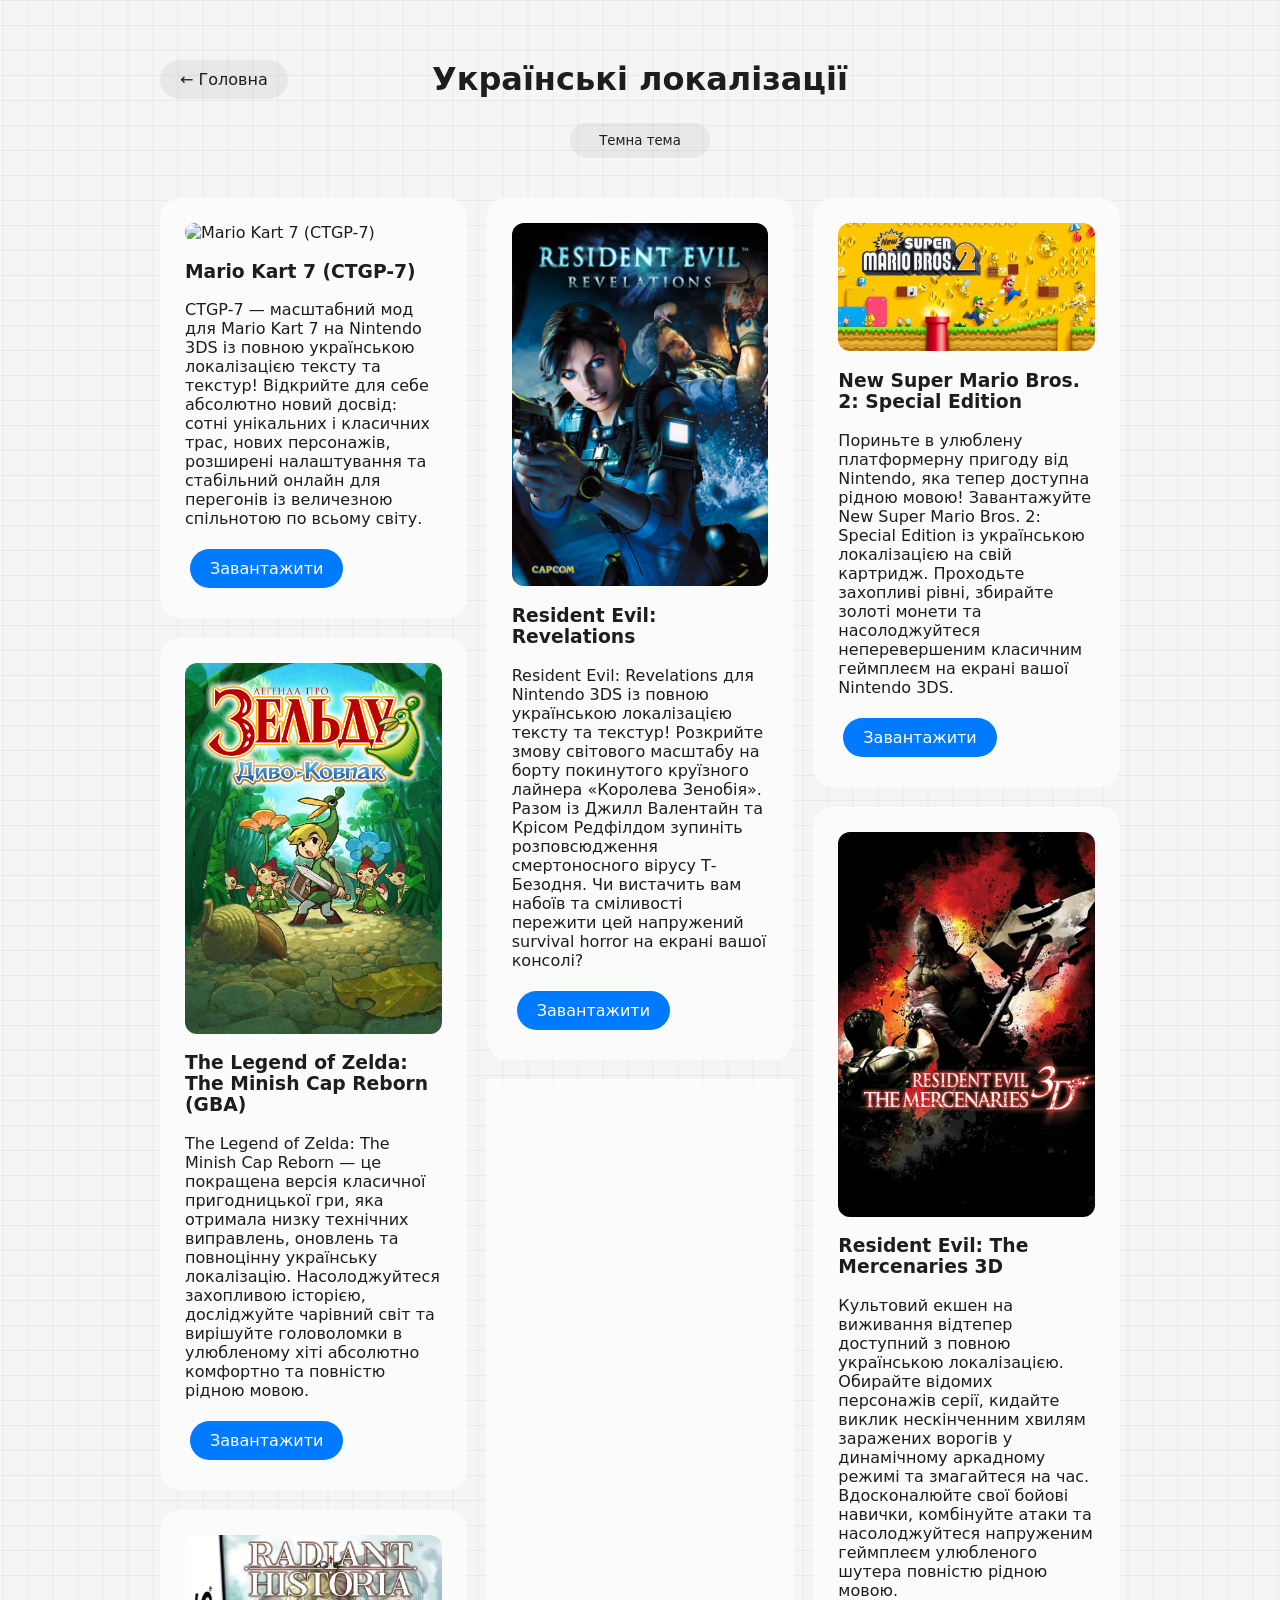
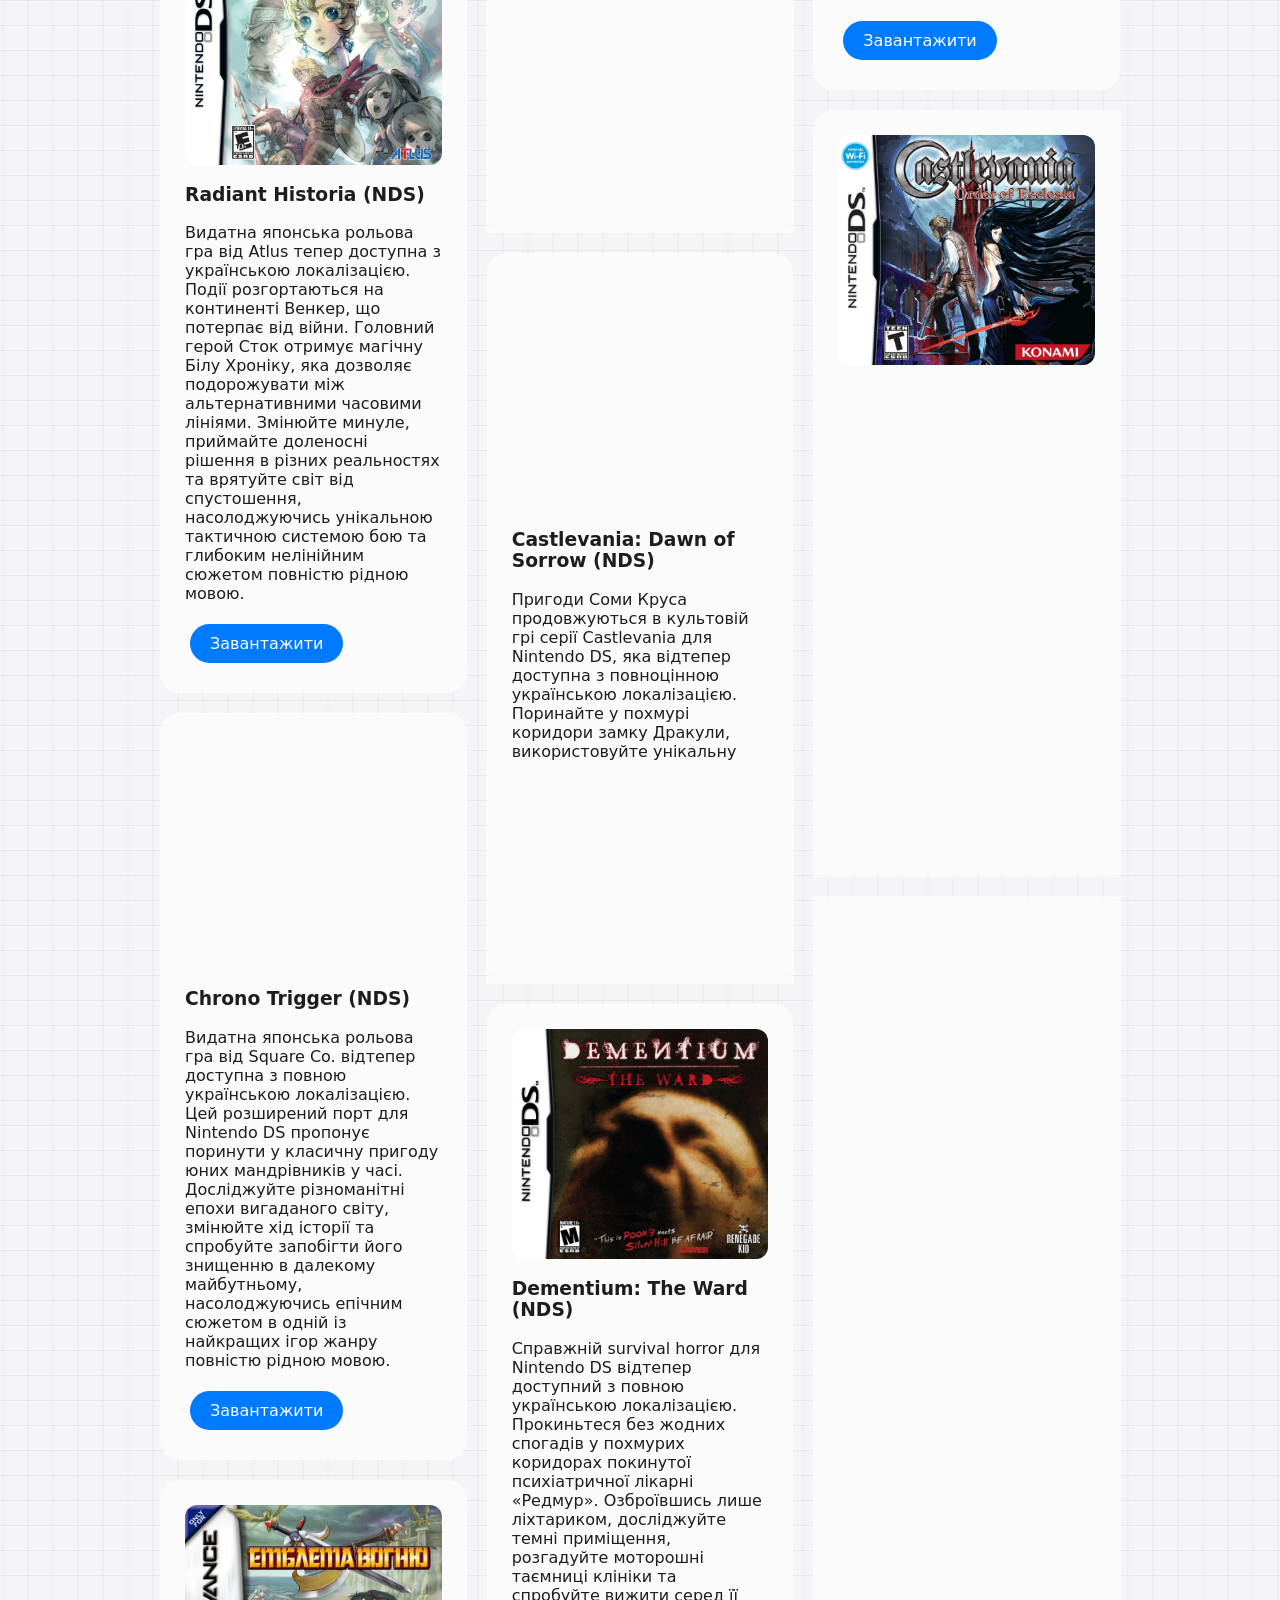
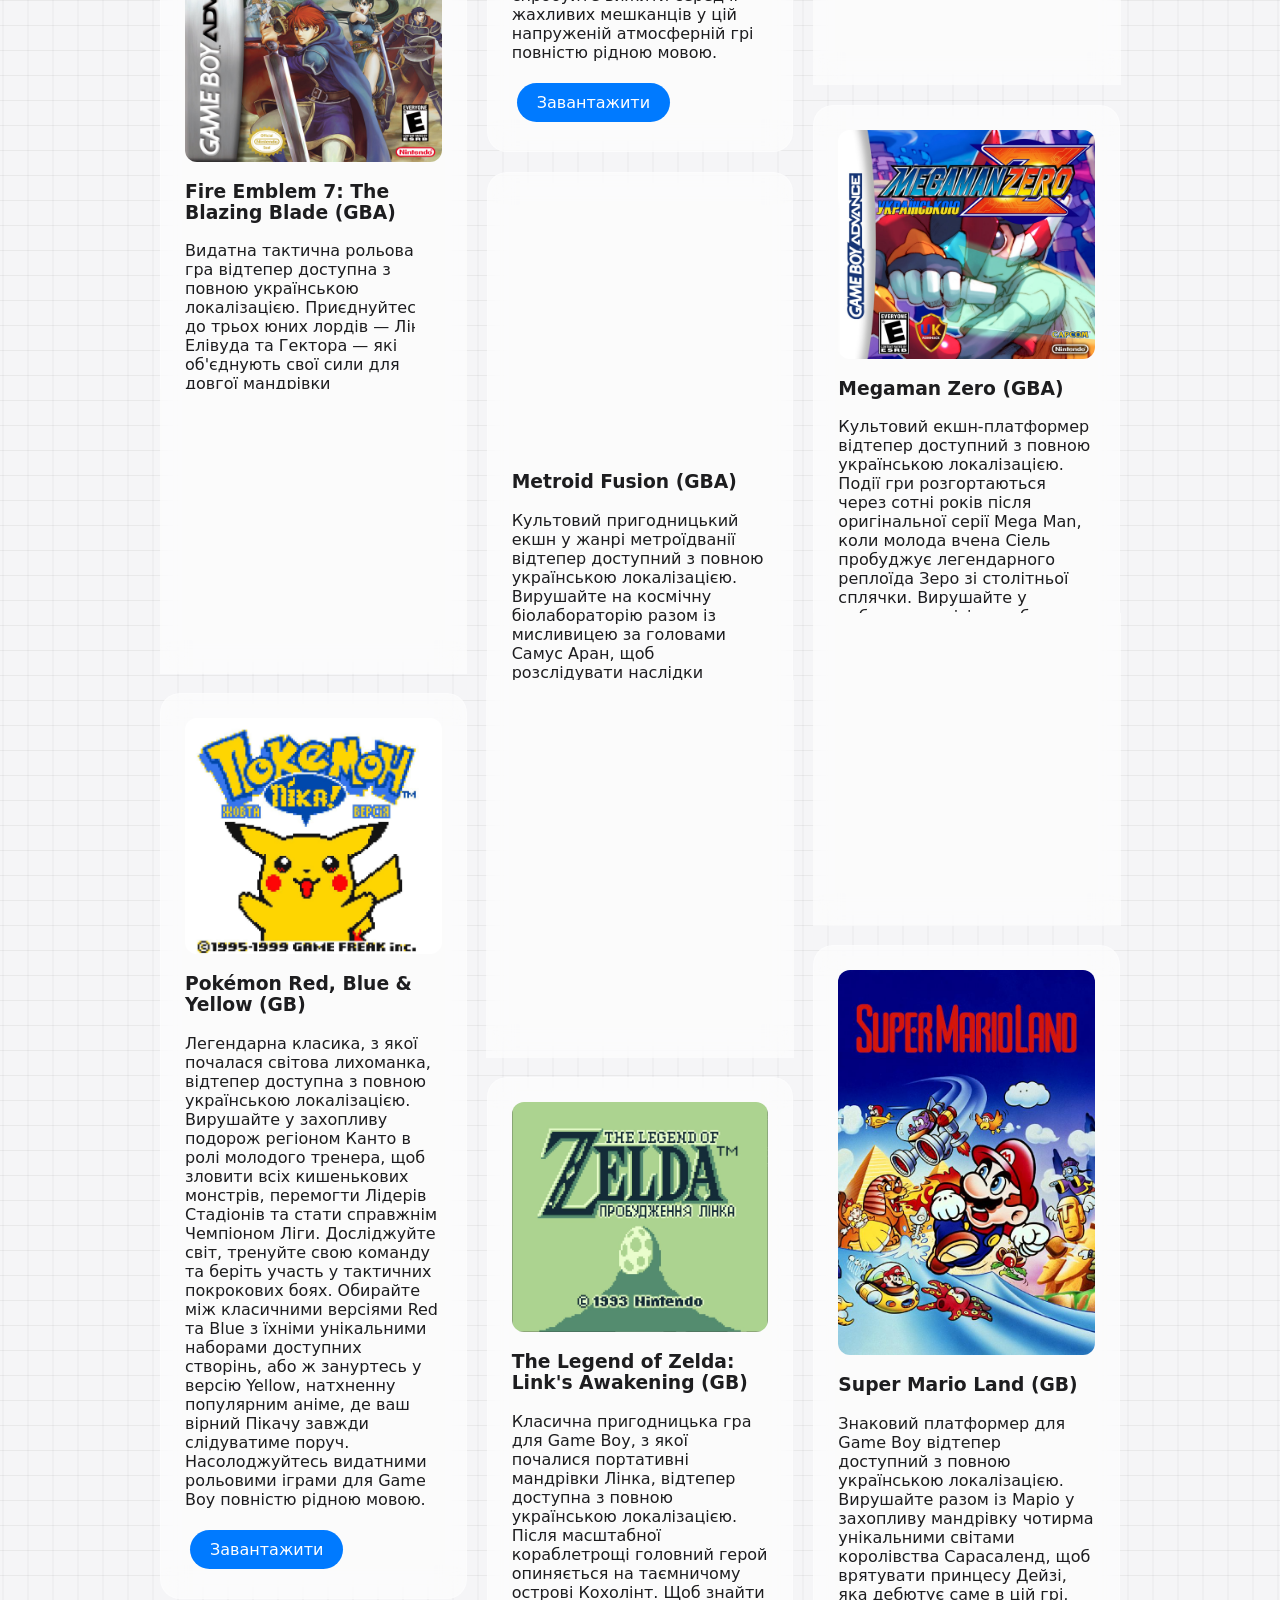
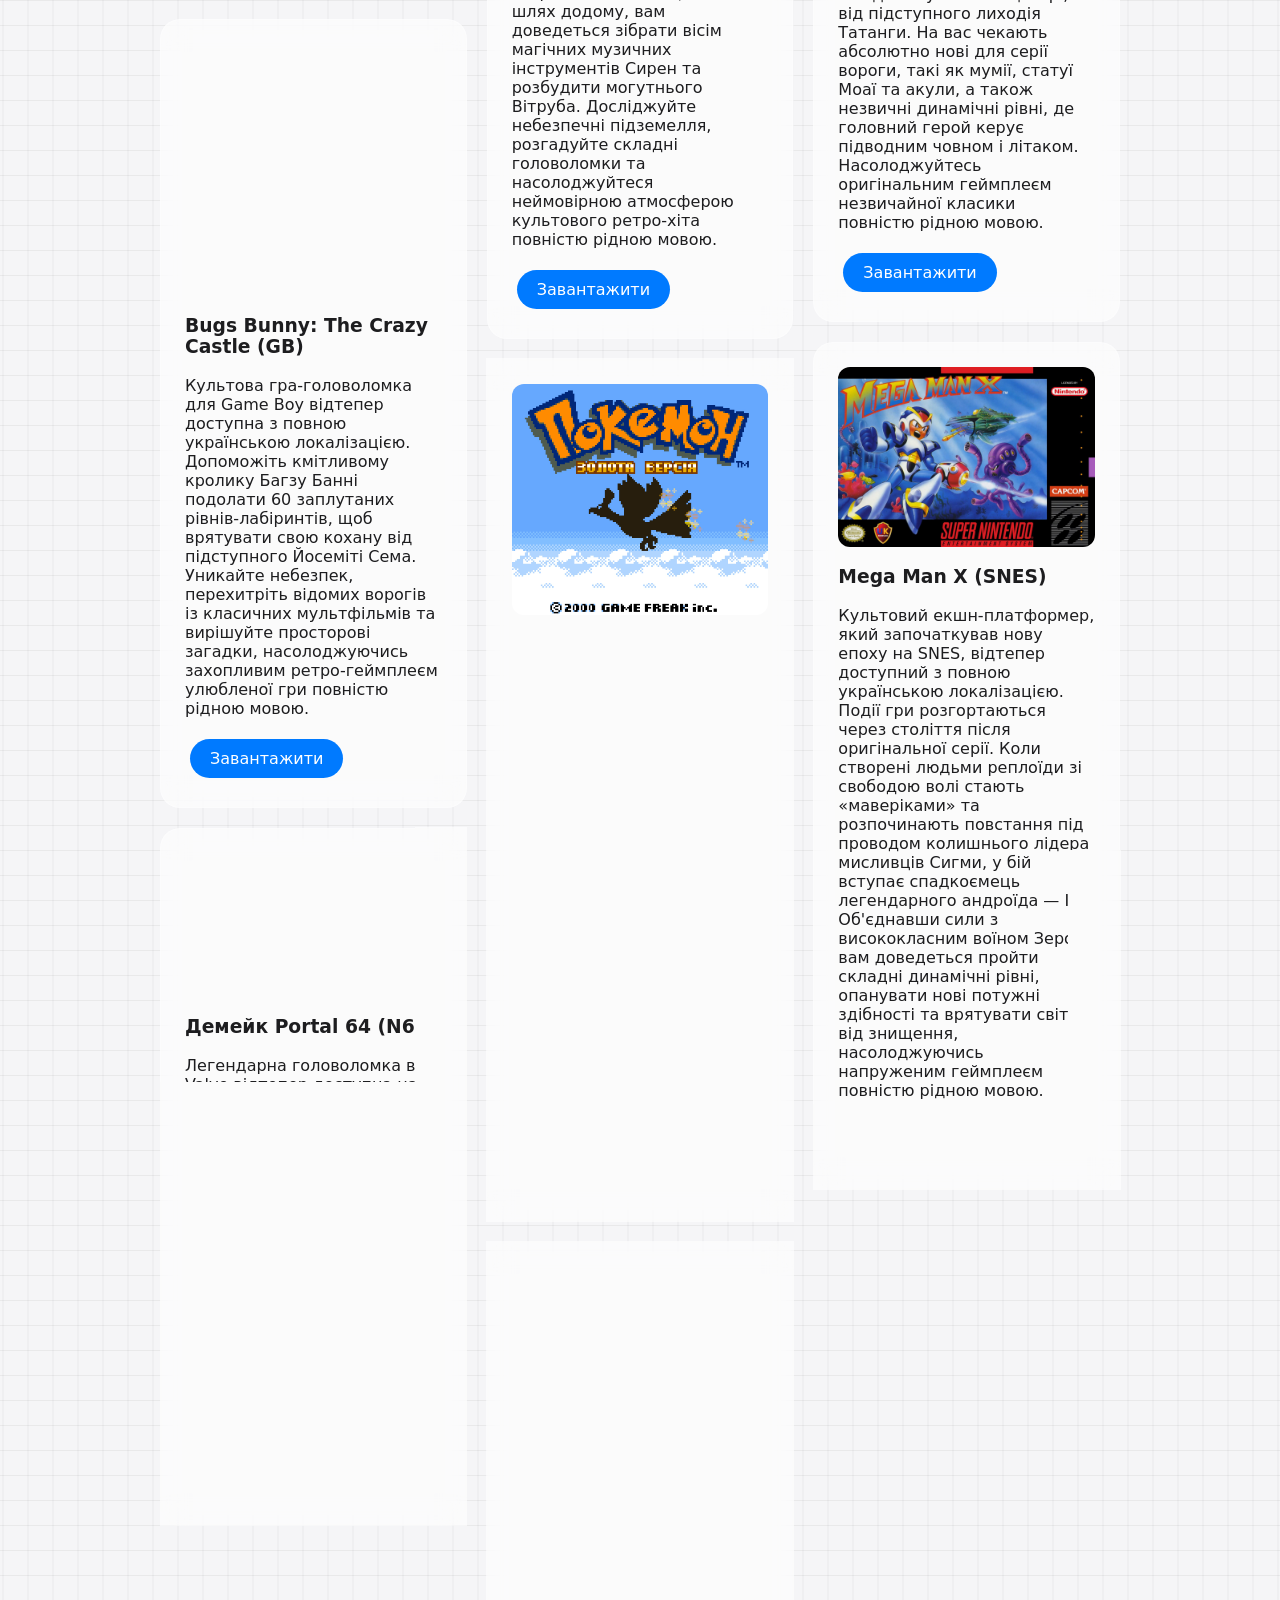
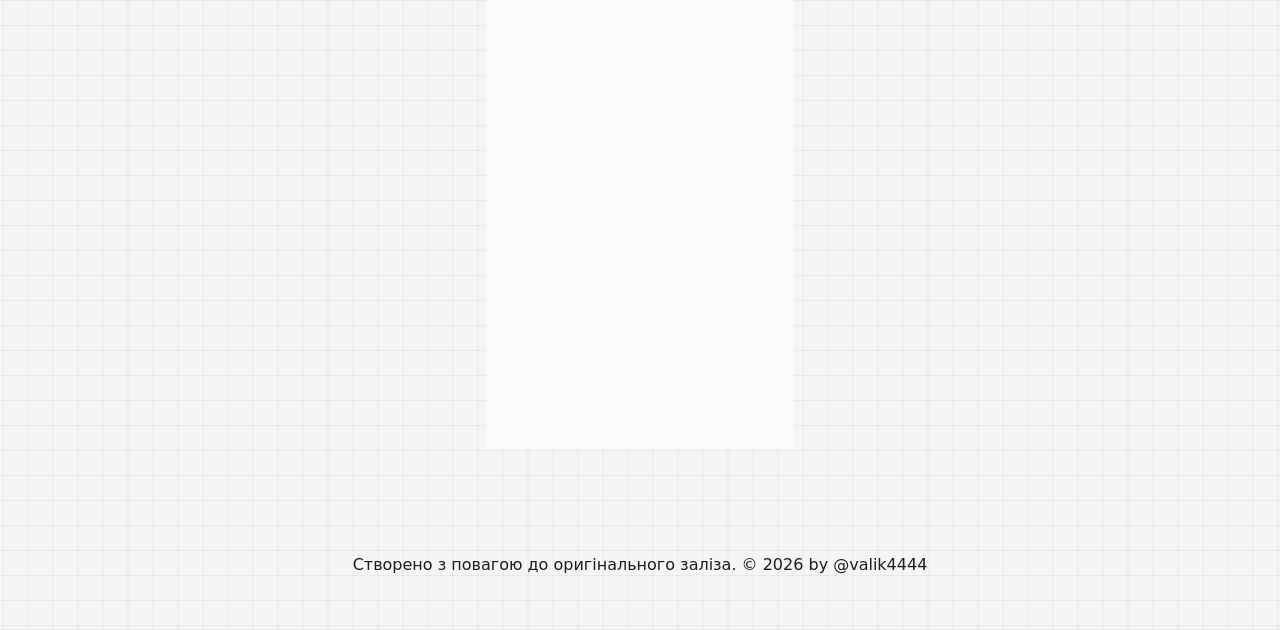
==== games.html @ c976f051 "Add files via upload" ====
<!DOCTYPE html>
<html lang="uk">
<head>
    <meta charset="UTF-8">
    <meta name="viewport" content="width=device-width, initial-scale=1.0">
    <title>Українські локалізації ігор | Nintendo 3DS Україна</title>
    <meta name="description" content="Завантажити українські переклади та локалізації для Nintendo 3DS. Mario Kart 7, Dementium II, Resident Evil та інші ігри українською.">
    <meta name="keywords" content="Nintendo 3DS, ігри 3ds, українська локалізація 3ds, завантажити ігри 3ds, Mario Kart 7 українською, Dementium 3ds, прошивка 3ds">
    
    <link rel="icon" type="image/png" href="favicon.png">
    
    <link rel="stylesheet" href="style.css?v=11">
</head>
<body class="subpage">
    <div id="page-loader" class="page-loader hshop-loader">
        <div class="hshop-bg">
            <div class="hshop-wall"></div>
            <div class="hshop-floor"></div>
        </div>
        
        <div class="hshop-line"></div>
        <div class="hshop-squares">
            <div class="hshop-square sq-orange"></div>
            <div class="hshop-square sq-green"></div>
            <div class="hshop-square sq-purple"></div>
            <div class="hshop-square sq-blue"></div>
        </div>
        
        <div class="hshop-bag-container">
            <img src="assets/images/hshop.png" alt="hShop Bag" class="hshop-bag-img">
        </div>
        
        <p class="loader-text hshop-text">Завантаження...</p>
    </div>

    <button id="scroll-to-top" class="btn floating-scroll-btn" style="opacity: 0; pointer-events: none;">↑ Вгору</button>

    <header class="header header-subpage">
        <div class="container relative-container text-center">
            <a href="index.html" class="btn btn-back">← Головна</a>
            <h1>Українські локалізації</h1>
            <div class="header-controls">
                <button id="theme-toggle" class="btn">Темна тема</button>
            </div>
        </div>
    </header>

    <main class="container text-center">
        <section class="block-section">
            <div id="games-container" class="grid-container col-3">
                </div>
        </section>
    </main>

    <footer class="footer text-center">
        <p>Створено з повагою до оригінального заліза. © 2026 by @valik4444</p>
    </footer>

    <script src="script.js"></script>
</body>
</html>
---- style.css ----
/* =========================================
   1. БАЗОВІ НАЛАШТУВАННЯ ТА ЗМІННІ
========================================= */
*, *::before, *::after {
    box-sizing: border-box;
}

:root {
    --bg-color: #f5f5f7;
    --text-color: #1d1d1f;
    --grid-color: rgba(0, 0, 0, 0.05);
    --glass-bg: rgba(255, 255, 255, 0.6);
    --glass-border: rgba(255, 255, 255, 0.3);
    --btn-bg: rgba(0, 0, 0, 0.05);
    --btn-hover: rgba(0, 0, 0, 0.1);
    --primary-color: #007aff;
    --danger-color: #ff3b30;
}

[data-theme="dark"] {
    --bg-color: #1c1c1e;
    --text-color: #f5f5f7;
    --grid-color: rgba(255, 255, 255, 0.05);
    --glass-bg: rgba(30, 30, 30, 0.6);
    --glass-border: rgba(255, 255, 255, 0.1);
    --btn-bg: rgba(255, 255, 255, 0.1);
    --btn-hover: rgba(255, 255, 255, 0.2);
}

body {
    display: block;
    margin: 0;
    font-family: 'Inter', 'San Francisco', system-ui, sans-serif;
    background-color: var(--bg-color);
    color: var(--text-color);
    transition: background-color 0.4s ease, color 0.4s ease;
    
    background-image: 
        linear-gradient(var(--grid-color) 1px, transparent 1px),
        linear-gradient(90deg, var(--grid-color) 1px, transparent 1px);
    background-size: 25px 25px;
    background-position: center top;
    
    position: relative;
    overflow-x: hidden;
}

.container {
    display: block;
    max-width: 1000px;
    margin: 0 auto;
    padding: 0 20px;
}

.text-center {
    text-align: center;
}

/* =========================================
   2. ШАПКА ТА ОСТРІВЕЦЬ ПРИВІТАННЯ
========================================= */
.header {
    display: block;
    padding: 40px 0 15px 0;
    position: relative; 
    overflow: hidden;
}

.header .container {
    position: relative;
    z-index: 2; 
}

.scrolling-banner-container {
    position: absolute;
    top: 110px; 
    left: 0;
    width: 100%;
    z-index: 0; 
    pointer-events: none; 
}

.scrolling-banner {
    display: flex;
    gap: 70px; 
    width: max-content;
    animation: scrollLeft 45s linear infinite; 
    opacity: 0.25; 
}

.scrolling-icon {
    width: 60px; 
    height: 60px;
    object-fit: contain;
    filter: blur(1px); 
}

@keyframes scrollLeft {
    0% { transform: translateX(0); }
    100% { transform: translateX(-50%); } 
}

.header-logo {
    display: inline-block;
    width: 200px;
    aspect-ratio: 10 / 10; 
    object-fit: cover;
    border-radius: 17px; 
    margin-bottom: 17px;
    box-shadow: 0 4px 15px rgba(0, 0, 0, 0.1);
    transition: transform 0.3s ease;
}

.header-logo:hover {
    transform: scale(1.05);
}

.footer {
    display: block;
    padding: 40px 0;
}

/* --- ІДЕАЛЬНЕ ЦЕНТРУВАННЯ ДЛЯ ДОДАТКОВИХ СТОРІНОК --- */
.header-subpage .container {
    position: relative;
    display: flex;
    flex-direction: column; /* Вибудовуємо елементи зверху вниз */
    align-items: center;
    justify-content: center;
    gap: 20px;
    padding: 20px 0;
}

.header-subpage h1 {
    text-align: center;
    margin: 0;
    width: 100%;
}

.header-subpage .btn-back {
    position: absolute; /* Відв'язуємо кнопку, щоб вона не заважала симетрії */
    left: 20px;
    top: 20px;
    margin: 0;
}

.header-subpage .header-controls {
    display: flex;
    flex-wrap: wrap;
    justify-content: center;
    gap: 10px;
    width: 100%;
}

.block-section {
    display: block;
    margin-bottom: 50px;
}

/* --- СТИЛІЗАЦІЯ БЛОКУ ПРИВІТАННЯ (ОСТРІВЕЦЬ) --- */
.welcome-block {
    display: flex;
    justify-content: center;
    width: 100%;
    margin-bottom: 40px;
}

.welcome-card {
    display: block;
    width: 100%;
    max-width: 800px;
    margin: 0 auto;
    padding: 30px;
    
    background: var(--glass-bg);
    backdrop-filter: blur(12px);
    -webkit-backdrop-filter: blur(12px);
    border: 1px solid var(--glass-border);
    border-radius: 20px;
    
    /* Примусове центрування всього всередині */
    text-align: center !important; 
}

.welcome-card h2 {
    margin-top: 0;
    margin-bottom: 15px;
    text-align: center !important;
}

.welcome-card p {
    margin-bottom: 25px;
    line-height: 1.6;
    text-align: center !important;
}

.welcome-buttons {
    display: flex;
    gap: 15px;
    justify-content: center;
    flex-wrap: wrap;
}

/* =========================================
   3. КОНТЕЙНЕР ДЛЯ ПЛИТКИ
========================================= */
.grid-container {
    width: 100%;
    margin: 0 auto;
}

/* =========================================
   4. КАРТКИ (ІГРИ ТА ГАЙДИ) + ФІКС IPHONE
========================================= */
.card {
    width: 100%;
    margin: 0; 
    text-align: left; /* Текст ігор буде зліва, як треба */
    
    background: var(--glass-bg);
    backdrop-filter: blur(12px);
    -webkit-backdrop-filter: blur(12px);
    border: 1px solid var(--glass-border);
    border-radius: 20px;
    padding: 24px;
    
    /* --- ХАРДВЕРНЕ ПРИСКОРЕННЯ ДЛЯ IPHONE (АНТИ-БЛИМАННЯ) --- */
    -webkit-transform: translate3d(0, 0, 0);
    transform: translate3d(0, 0, 0);
    -webkit-backface-visibility: hidden;
    backface-visibility: hidden;
    -webkit-perspective: 1000;
    perspective: 1000;
    
    /* Замість 'all' анімуємо тільки те, що реально змінюється */
    transition: transform 0.3s ease, box-shadow 0.3s ease;
}

.card:hover {
    -webkit-transform: scale(1.03) translate3d(0, 0, 0);
    transform: scale(1.03) translate3d(0, 0, 0);
    box-shadow: 0 10px 30px rgba(0,0,0,0.05);
}

.card img {
    border-radius: 12px;
    margin-bottom: 15px;
    display: block;
    
    /* Анти-блимання для самих картинок */
    -webkit-transform: translate3d(0, 0, 0);
    transform: translate3d(0, 0, 0);
}

.card .game-img { width: 100%; height: auto; }
.card .guide-img { width: 100%; aspect-ratio: 16 / 9; object-fit: cover; }

/* =========================================
   5. КНОПКИ
========================================= */
.btn {
    display: inline-block;
    padding: 10px 20px;
    margin: 5px;
    border-radius: 20px;
    background: var(--btn-bg);
    color: var(--text-color);
    text-decoration: none;
    font-weight: 500;
    border: none;
    cursor: pointer;
    transition: background 0.3s ease, transform 0.3s ease;
    font-family: inherit;
}

.btn:hover { background: var(--btn-hover); }
.btn-primary { background: var(--primary-color); color: white; }
.btn-primary:hover { background: #005bb5; }
.btn-danger { background: var(--danger-color); color: white; }
.btn-danger:hover { background: #c62d26; }

#theme-toggle {
    width: 140px;
    text-align: center;
}

.floating-scroll-btn {
    position: fixed;
    right: 25px;
    bottom: 25px;
    z-index: 999;
    padding: 12px 22px;
    border-radius: 25px;
    background: var(--glass-bg);
    backdrop-filter: blur(15px);
    -webkit-backdrop-filter: blur(15px);
    border: 1px solid var(--glass-border);
    color: var(--text-color);
    font-weight: 600;
    box-shadow: 0 8px 32px rgba(0, 0, 0, 0.15);
    margin: 0;
    transition: opacity 0.3s ease, transform 0.3s ease;
}

.floating-scroll-btn:hover {
    transform: translateY(-3px);
    background: var(--btn-hover);
    box-shadow: 0 12px 40px rgba(0, 0, 0, 0.2);
}

/* =========================================
   6. ФОНОВА АНІМАЦІЯ ХАОТИЧНИХ ІКОНОК
========================================= */
.bg-animation-container {
    position: fixed;
    top: 0; left: 0; right: 0; bottom: 0;
    z-index: -1;
    overflow: hidden;
    pointer-events: none;
}

.floating-shape {
    position: absolute;
    bottom: -100px;
    opacity: 0.15;
    filter: blur(2px);
    -webkit-filter: blur(2px);
    background-size: contain;
    background-repeat: no-repeat;
    background-position: center;
    animation: floatUp linear infinite;
}

@keyframes floatUp {
    0% { transform: translateY(0) rotate(0deg); opacity: 0; }
    10% { opacity: 0.15; }
    90% { opacity: 0.15; }
    100% { transform: translateY(-120vh) rotate(360deg); opacity: 0; }
}

/* =========================================
   7. АДАПТИВНІСТЬ ДЛЯ ЕКРАНІВ (МОБІЛЬНИЙ СТЕК)
========================================= */
@media (max-width: 768px) {
    .header-subpage .btn-back {
        position: static; /* На мобілці кнопка повертається у вертикальний ряд */
    }
    .floating-scroll-btn {
        right: 15px;
        bottom: 15px;
        padding: 10px 18px;
    }
    .welcome-card { padding: 20px; }
}

/* =========================================
   8. ЗАВАНТАЖУВАЛЬНИЙ ЕКРАН (Адаптивний hShop)
========================================= */
.page-loader {
    position: fixed;
    top: 0; left: 0; width: 100%; height: 100%;
    z-index: 999999;
    display: flex;
    flex-direction: column;
    align-items: center;
    justify-content: center;
    transition: opacity 0.4s cubic-bezier(0.4, 0, 0.2, 1), visibility 0.4s;
    background: var(--bg-color); 
    overflow: hidden;
}

.page-loader.hidden {
    opacity: 0;
    visibility: hidden;
}

.hshop-bg {
    position: absolute;
    top: 0; left: 0; width: 100%; height: 100%;
    z-index: 1;
    perspective: 800px; 
}

.hshop-wall {
    position: absolute;
    top: 0; left: 0; width: 100%; height: 60%;
    background: radial-gradient(circle at center, transparent 0%, var(--btn-hover) 150%);
}

.hshop-floor {
    position: absolute;
    bottom: -10%; left: -50%; width: 200%; height: 50%;
    background: linear-gradient(to top, var(--btn-hover), transparent);
    background-image: 
        linear-gradient(var(--grid-color) 2px, transparent 2px),
        linear-gradient(90deg, var(--grid-color) 2px, transparent 2px);
    background-size: 60px 60px;
    transform: rotateX(75deg); 
    transform-origin: top center;
}

.hshop-line {
    position: absolute;
    top: 40%; left: 0; width: 100%; height: 3px;
    background: var(--glass-border); 
    z-index: 2;
}

.hshop-bag-container {
    position: absolute;
    top: 42%; left: 50%;
    transform: translateX(-50%);
    z-index: 4; 
    animation: bagFloat 3s ease-in-out infinite;
}

.hshop-bag-img {
    width: 120px; height: auto;
    filter: drop-shadow(0 15px 15px rgba(0, 0, 0, 0.2)); 
}

@keyframes bagFloat {
    0%, 100% { transform: translate(-50%, 0); }
    50% { transform: translate(-50%, -8px); }
}

.hshop-squares { position: absolute; top: 40%; left: 50%; width: 0; height: 0; z-index: 3; }

.hshop-square {
    position: absolute; width: 50px; height: 50px; border-radius: 12px; top: -48px; 
    box-shadow: inset 0 -3px 8px rgba(0,0,0,0.2), 0 8px 15px rgba(0,0,0,0.15);
    animation: slideAndDrop 2.8s cubic-bezier(0.25, 0.1, 0.25, 1) infinite;
    opacity: 0;
}

.sq-orange { background: linear-gradient(135deg, #ff9500, #ff5e3a); animation-delay: 0s; }
.sq-green  { background: linear-gradient(135deg, #4cd964, #34aadc); animation-delay: 0.7s; }
.sq-purple { background: linear-gradient(135deg, #c644fc, #5856d6); animation-delay: 1.4s; }
.sq-blue   { background: linear-gradient(135deg, #5ac8fa, #007aff); animation-delay: 2.1s; }

@keyframes slideAndDrop {
    0% { transform: translateX(40vw); opacity: 0; }
    10% { opacity: 1; }
    40% { transform: translateX(-25px); opacity: 1; }
    45% { transform: translateX(-25px); opacity: 1; }
    55% { transform: translate(-25px, 80px) scale(0.3); opacity: 0; }
    100% { transform: translate(-25px, 80px) scale(0); opacity: 0; }
}

.hshop-text {
    position: absolute; bottom: 15%; z-index: 5;
    color: var(--text-color); font-size: 1.2rem; font-weight: 700;
    background: var(--glass-bg); padding: 8px 20px; border-radius: 20px;
    border: 1px solid var(--glass-border);
    backdrop-filter: blur(10px); -webkit-backdrop-filter: blur(10px);
}

/* =========================================
   9. СЕКРЕТНІ ТЕМИ (ПАСХАЛКА)
========================================= */
[data-theme="magenta"] { --bg-color: #ffe0ef; --primary-color: #ff0055; --text-color: #1d1d1f; --glass-bg: rgba(255, 255, 255, 0.7); }
[data-theme="lime"]    { --bg-color: #f2ffcc; --primary-color: #9deb00; --text-color: #1d1d1f; --glass-bg: rgba(255, 255, 255, 0.7); }
[data-theme="green"]   { --bg-color: #ccffdf; --primary-color: #00d960; --text-color: #1d1d1f; --glass-bg: rgba(255, 255, 255, 0.7); }
[data-theme="skyblue"] { --bg-color: #ccf0ff; --primary-color: #00bfff; --text-color: #1d1d1f; --glass-bg: rgba(255, 255, 255, 0.7); }
[data-theme="purple"]  { --bg-color: #f0ccff; --primary-color: #b000ff; --text-color: #1d1d1f; --glass-bg: rgba(255, 255, 255, 0.7); }
[data-theme="orange"]  { --bg-color: #ffe6cc; --primary-color: #ff6a00; --text-color: #1d1d1f; --glass-bg: rgba(255, 255, 255, 0.7); }

.color-theme-btn {
    width: 100px; 
    white-space: nowrap; text-align: center; justify-content: center;
    transition: transform 0.3s cubic-bezier(0.175, 0.885, 0.32, 1.275), box-shadow 0.3s ease, filter 0.3s ease;
    text-shadow: 0 1px 2px rgba(0,0,0,0.3); font-weight: 600;
}
.color-theme-btn:hover {
    transform: scale(1.1); filter: brightness(1.1); box-shadow: 0 6px 15px rgba(0,0,0,0.2);
}
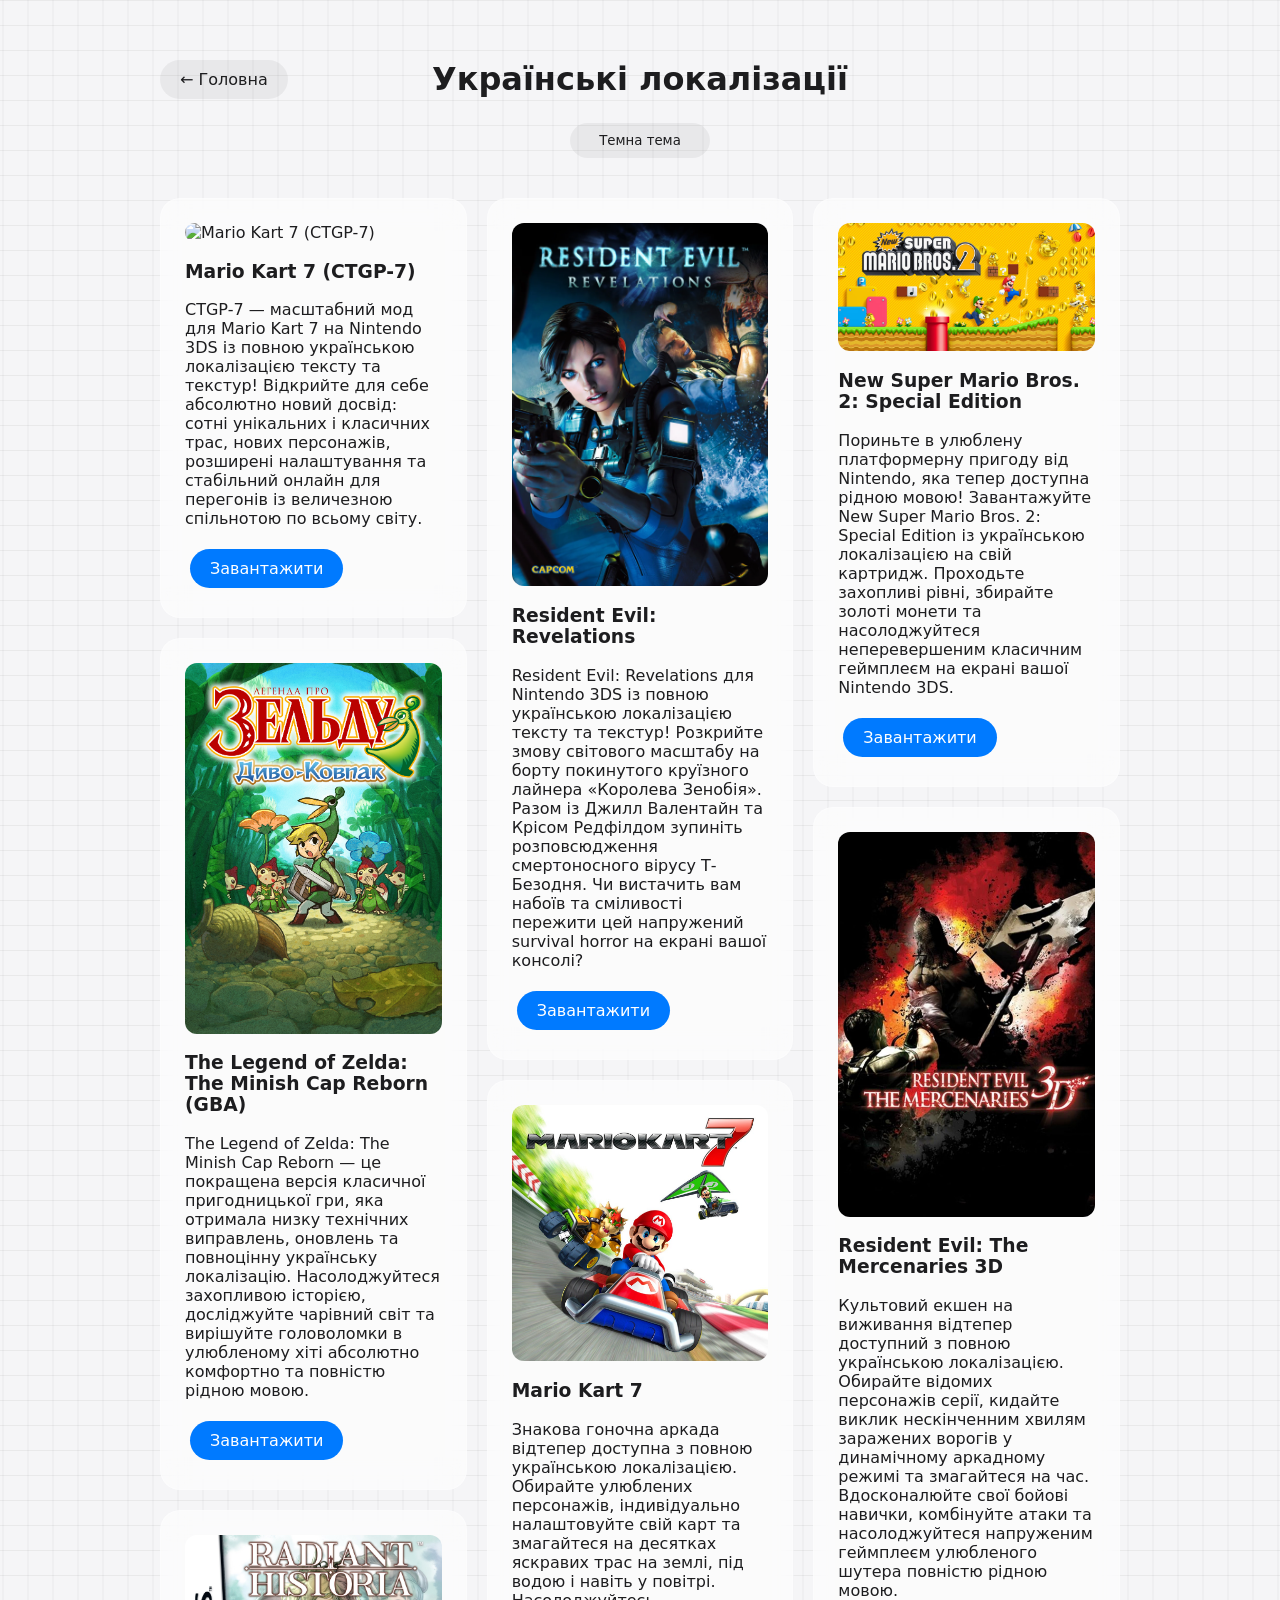
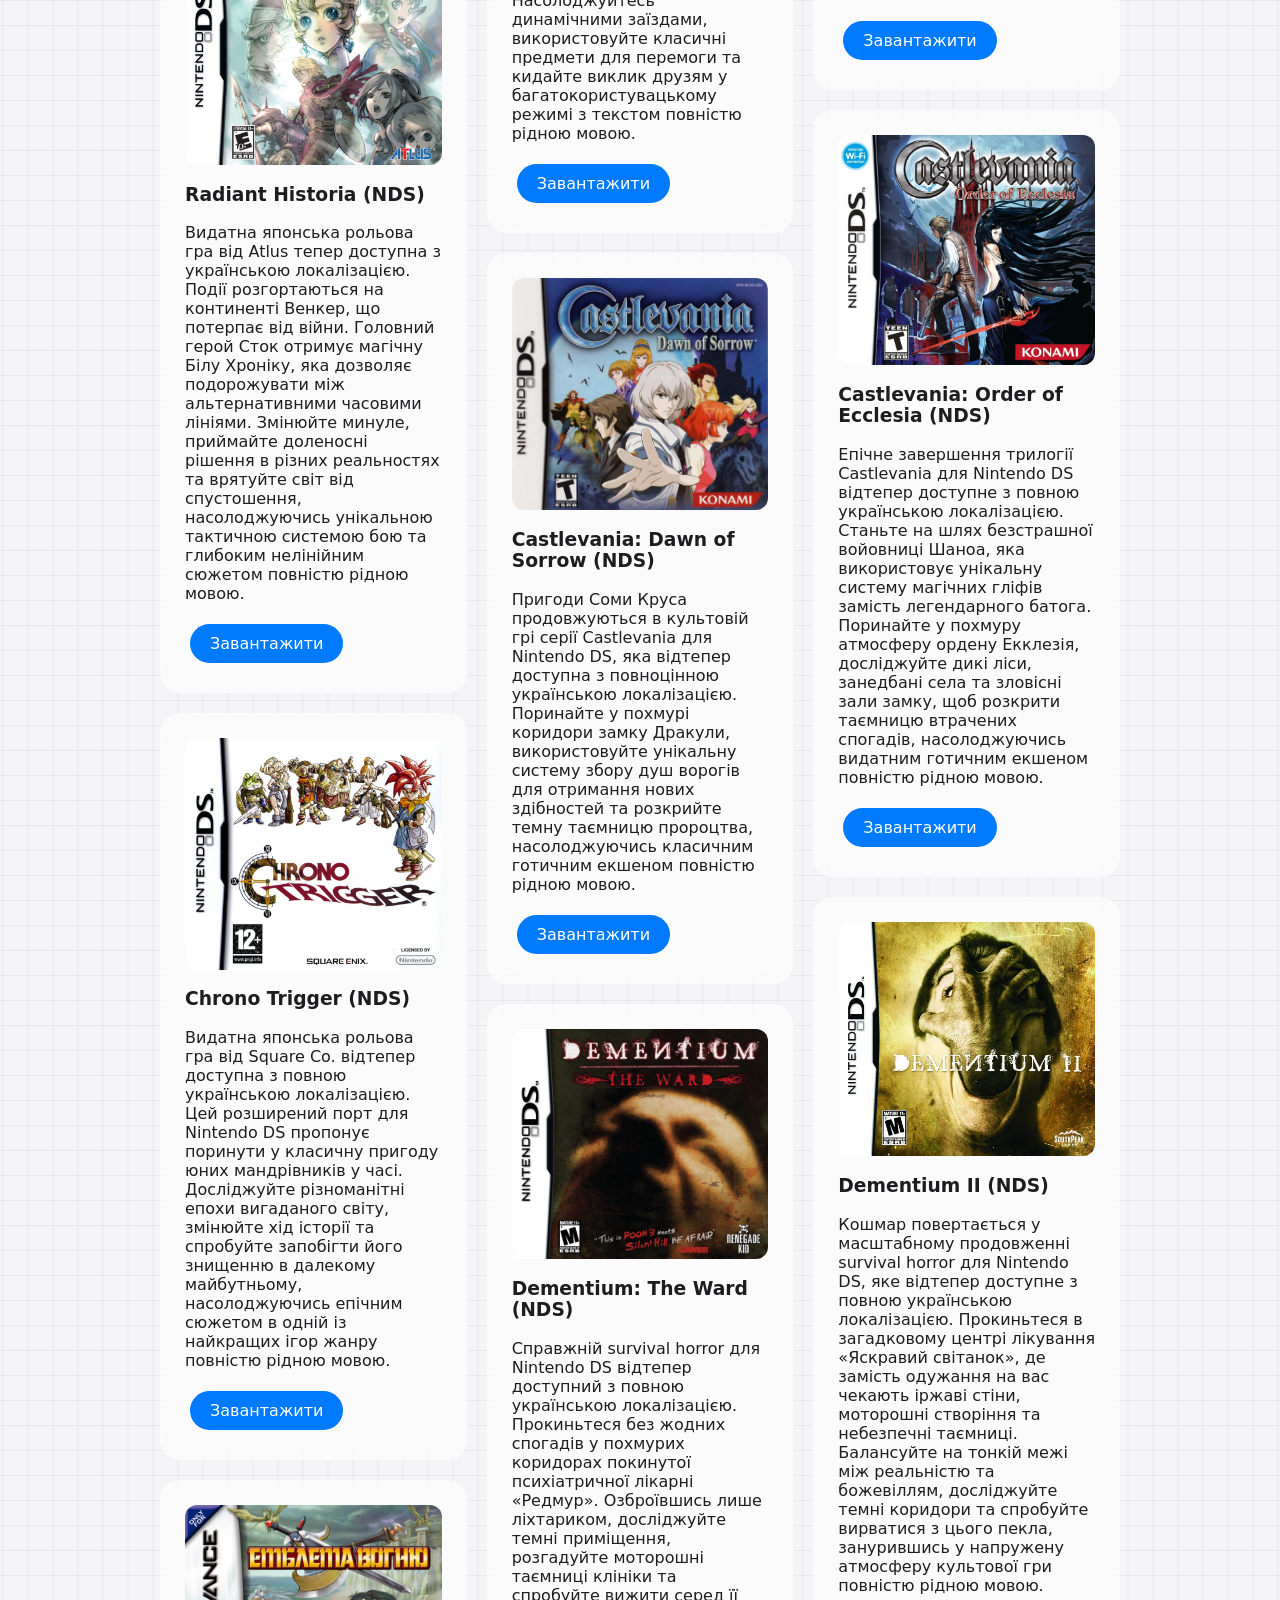
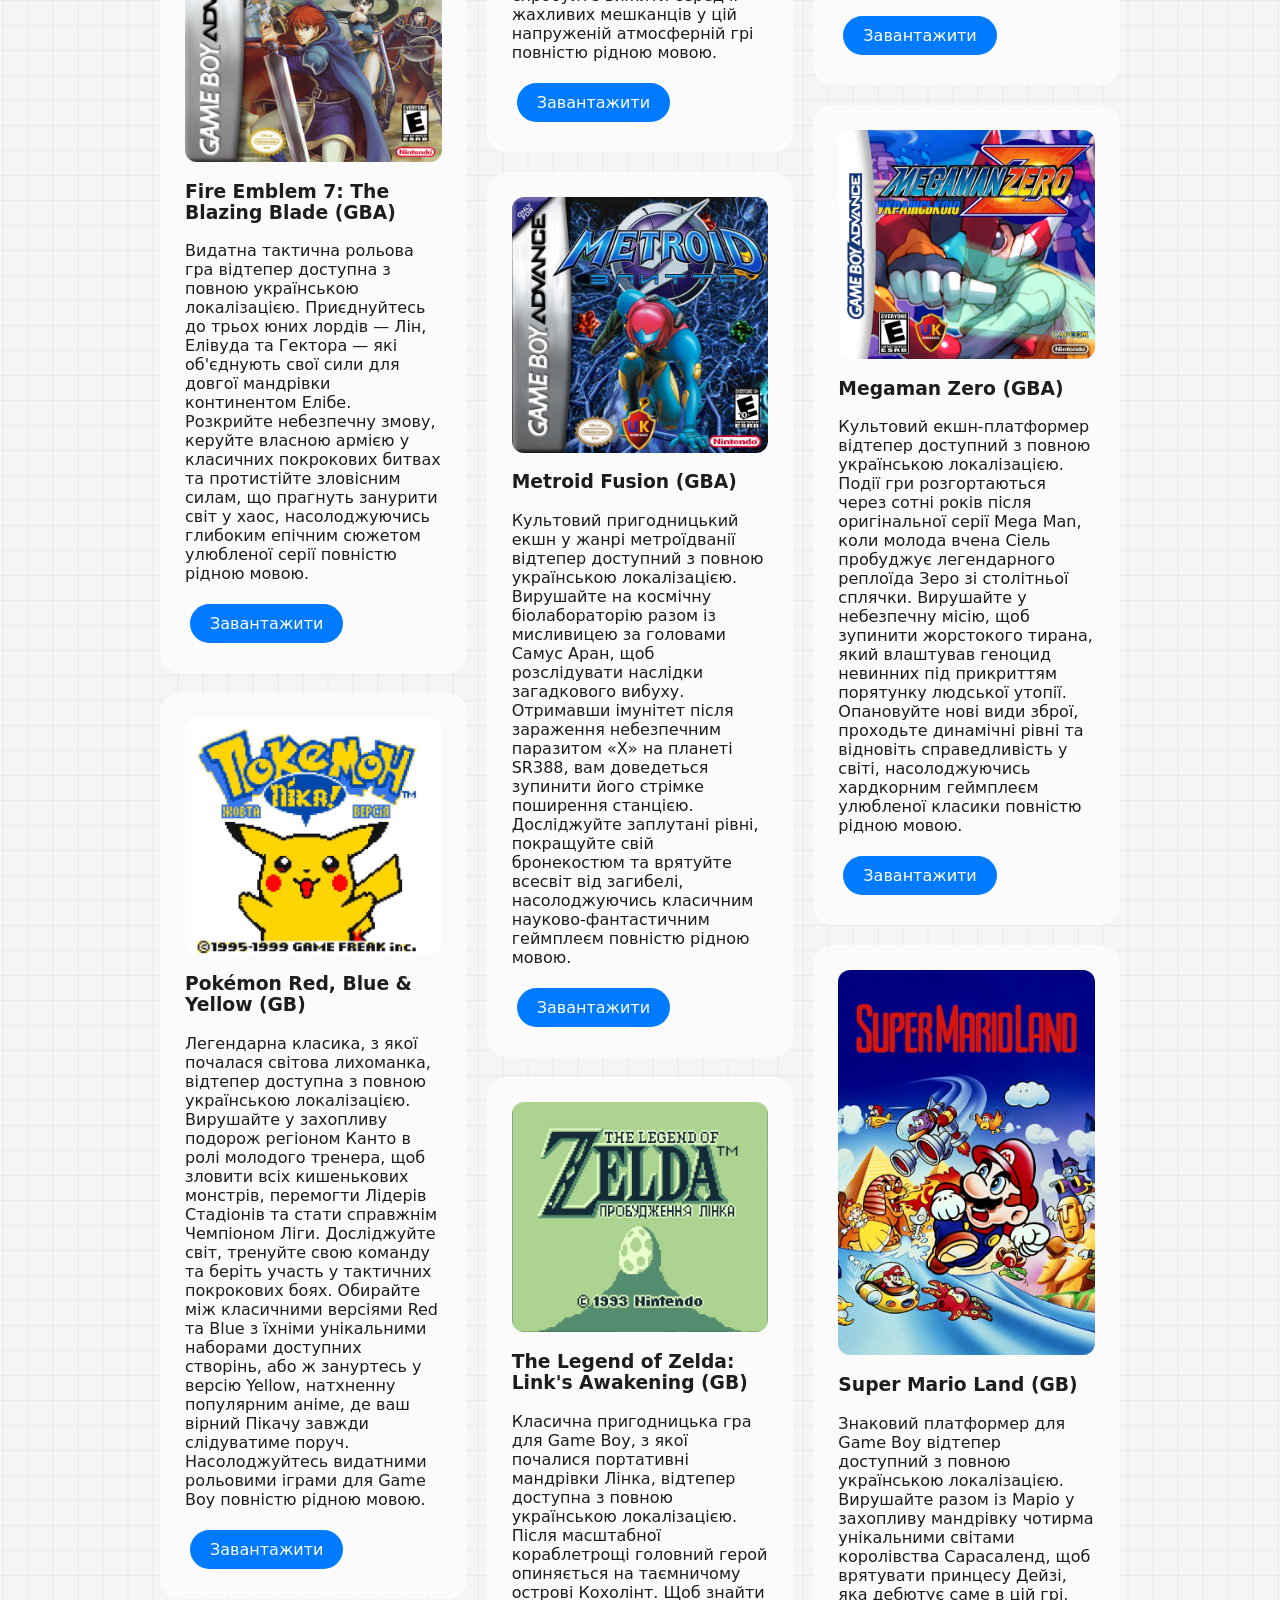
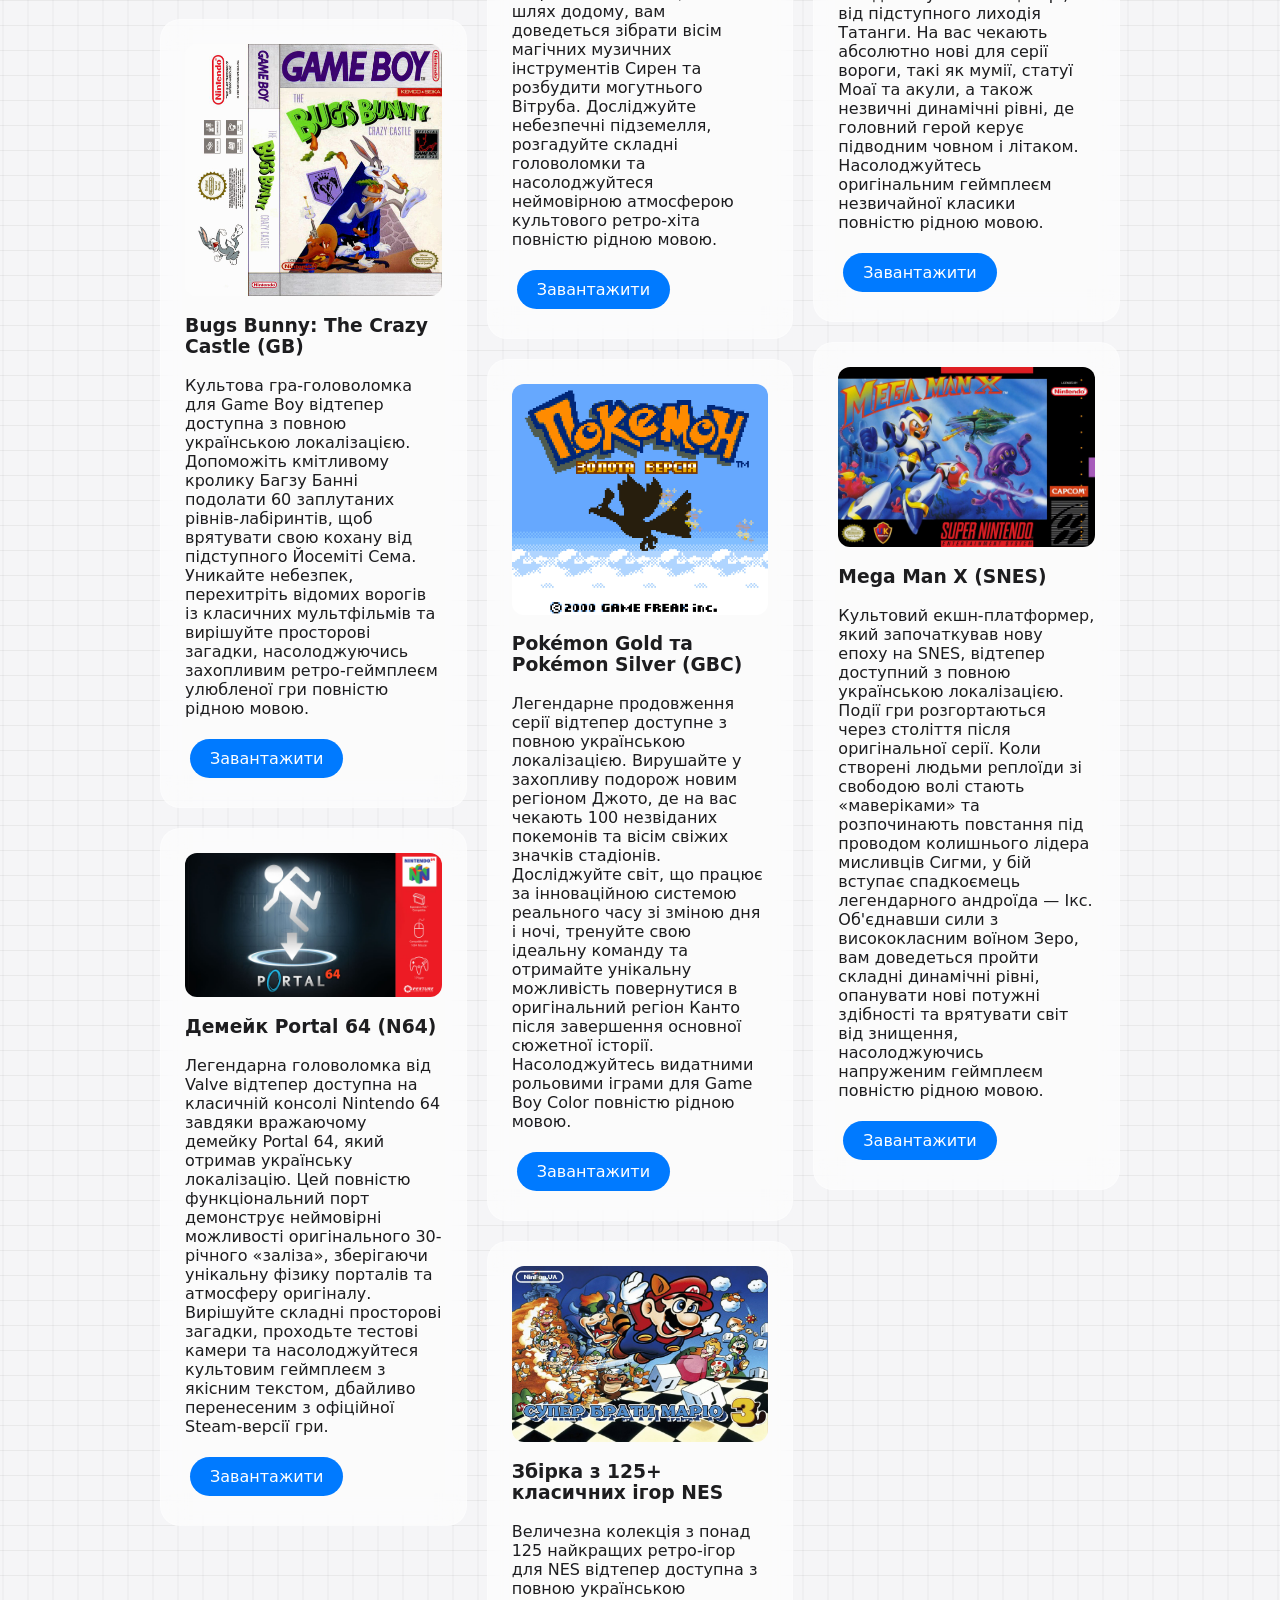
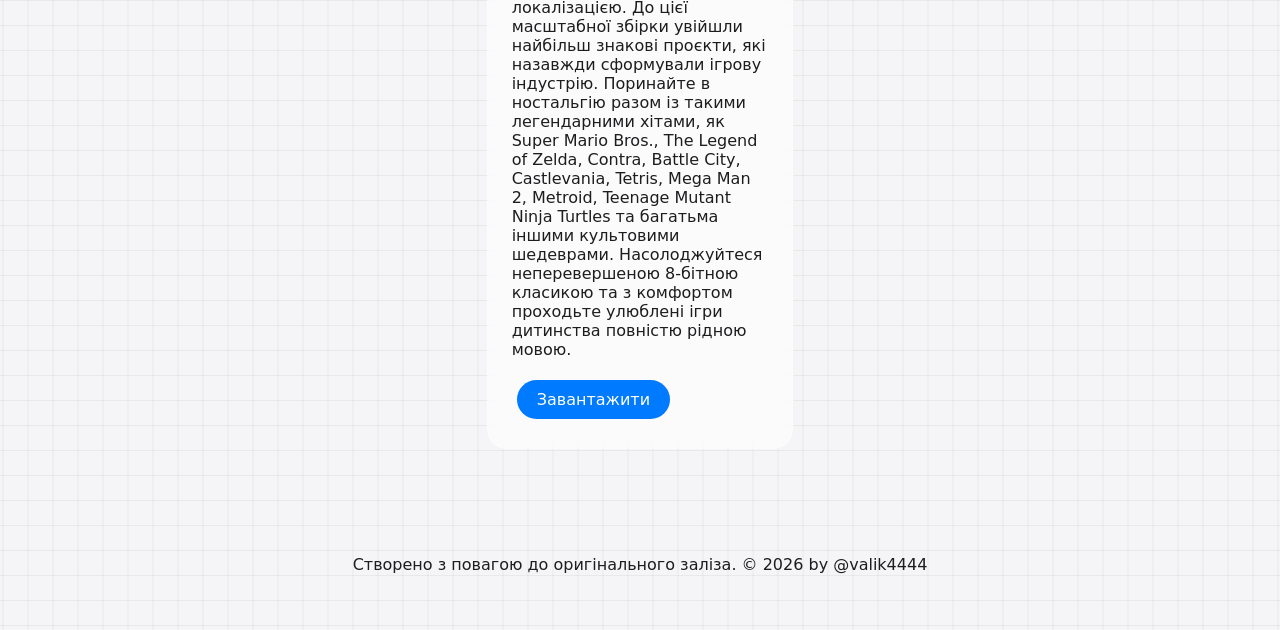
==== commit c75220b7: "Add files via upload" ====
--- a/games.html
+++ b/games.html
@@ -7,8 +7,16 @@
     <meta name="description" content="Завантажити українські переклади та локалізації для Nintendo 3DS. Mario Kart 7, Dementium II, Resident Evil та інші ігри українською.">
     <meta name="keywords" content="Nintendo 3DS, ігри 3ds, українська локалізація 3ds, завантажити ігри 3ds, Mario Kart 7 українською, Dementium 3ds, прошивка 3ds">
     
+    <link rel="canonical" href="https://n3ds-ua.github.io/games.html">
+
+    <meta property="og:title" content="Українські локалізації ігор | Nintendo 3DS Україна">
+    <meta property="og:description" content="Завантажити українські переклади та локалізації для Nintendo 3DS. Mario Kart 7, Dementium II, Resident Evil та інші ігри українською.">
+    <meta property="og:image" content="https://n3ds-ua.github.io/favicon.png">
+    <meta property="og:url" content="https://n3ds-ua.github.io/games.html">
+    <meta property="og:type" content="website">
+    <meta property="og:site_name" content="Nintendo 3DS Україна">
+    
     <link rel="icon" type="image/png" href="favicon.png">
-    
     <link rel="stylesheet" href="style.css?v=11">
 </head>
 <body class="subpage">
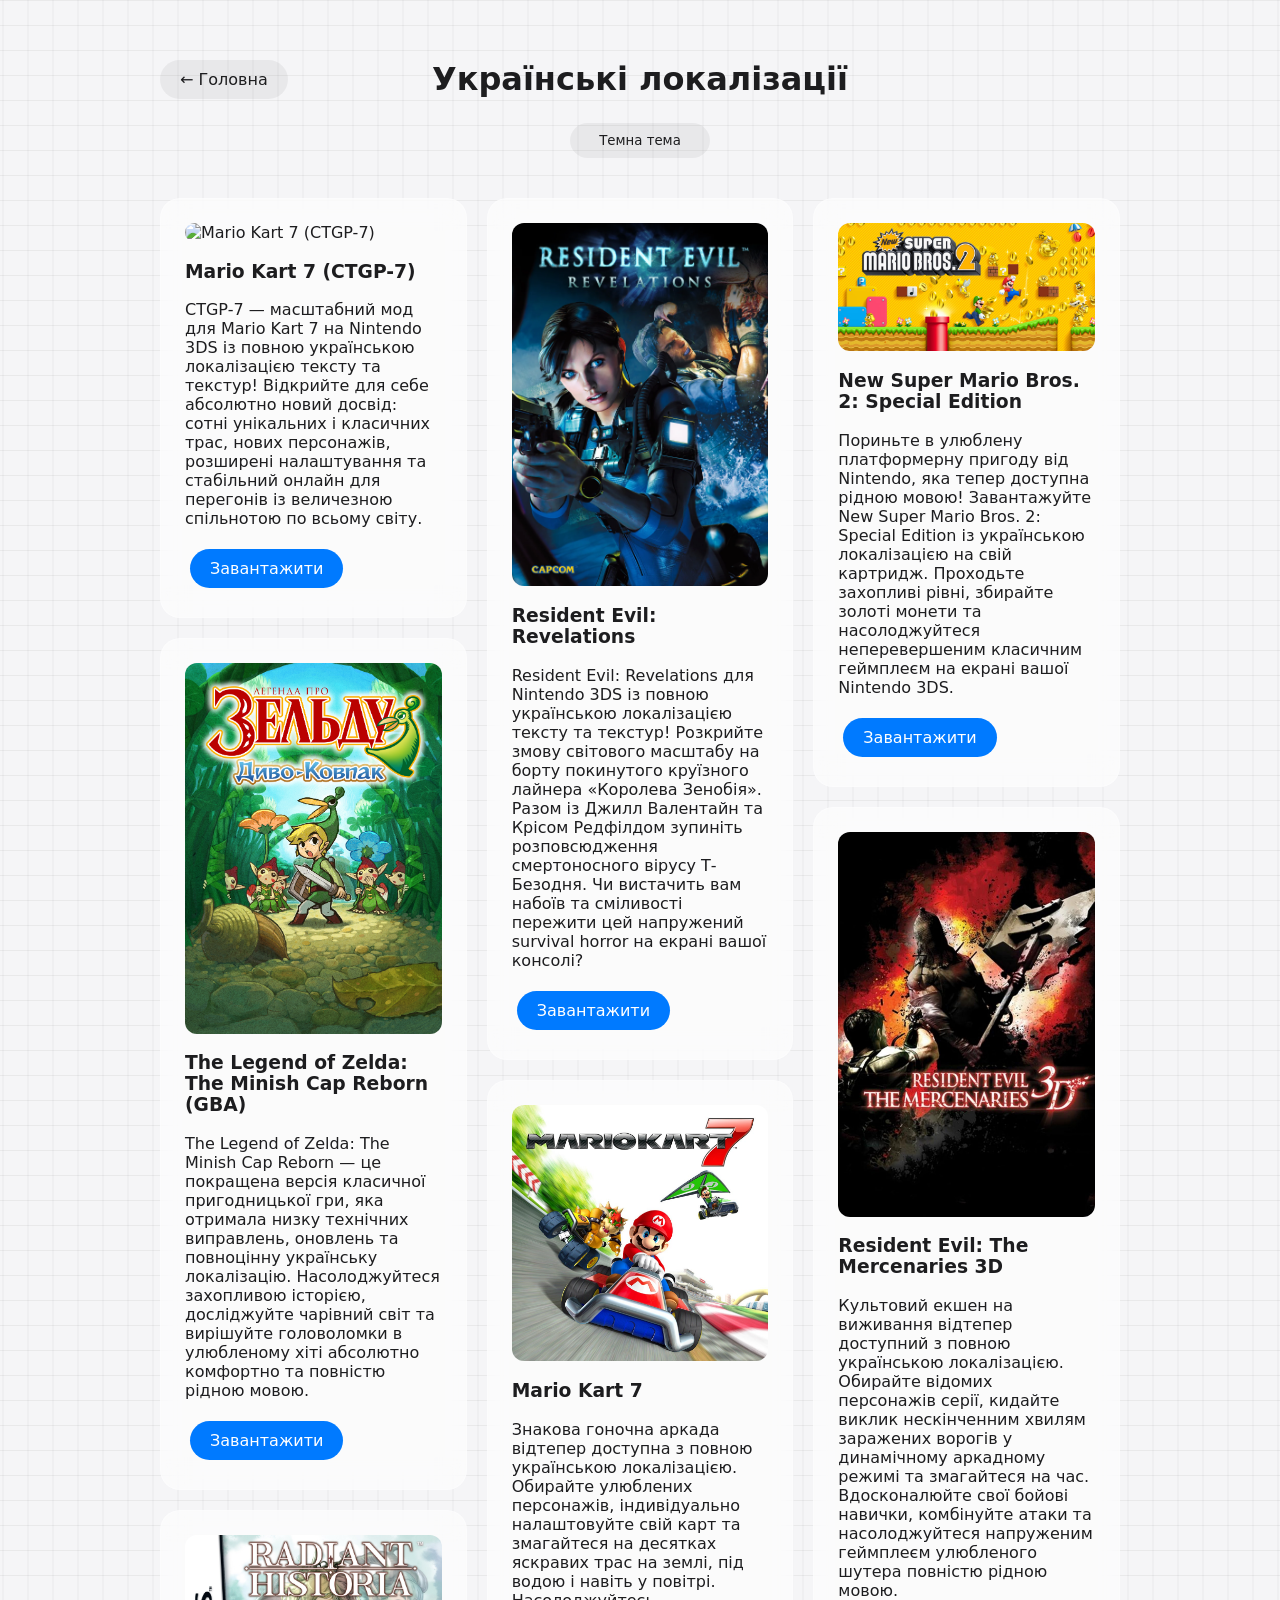
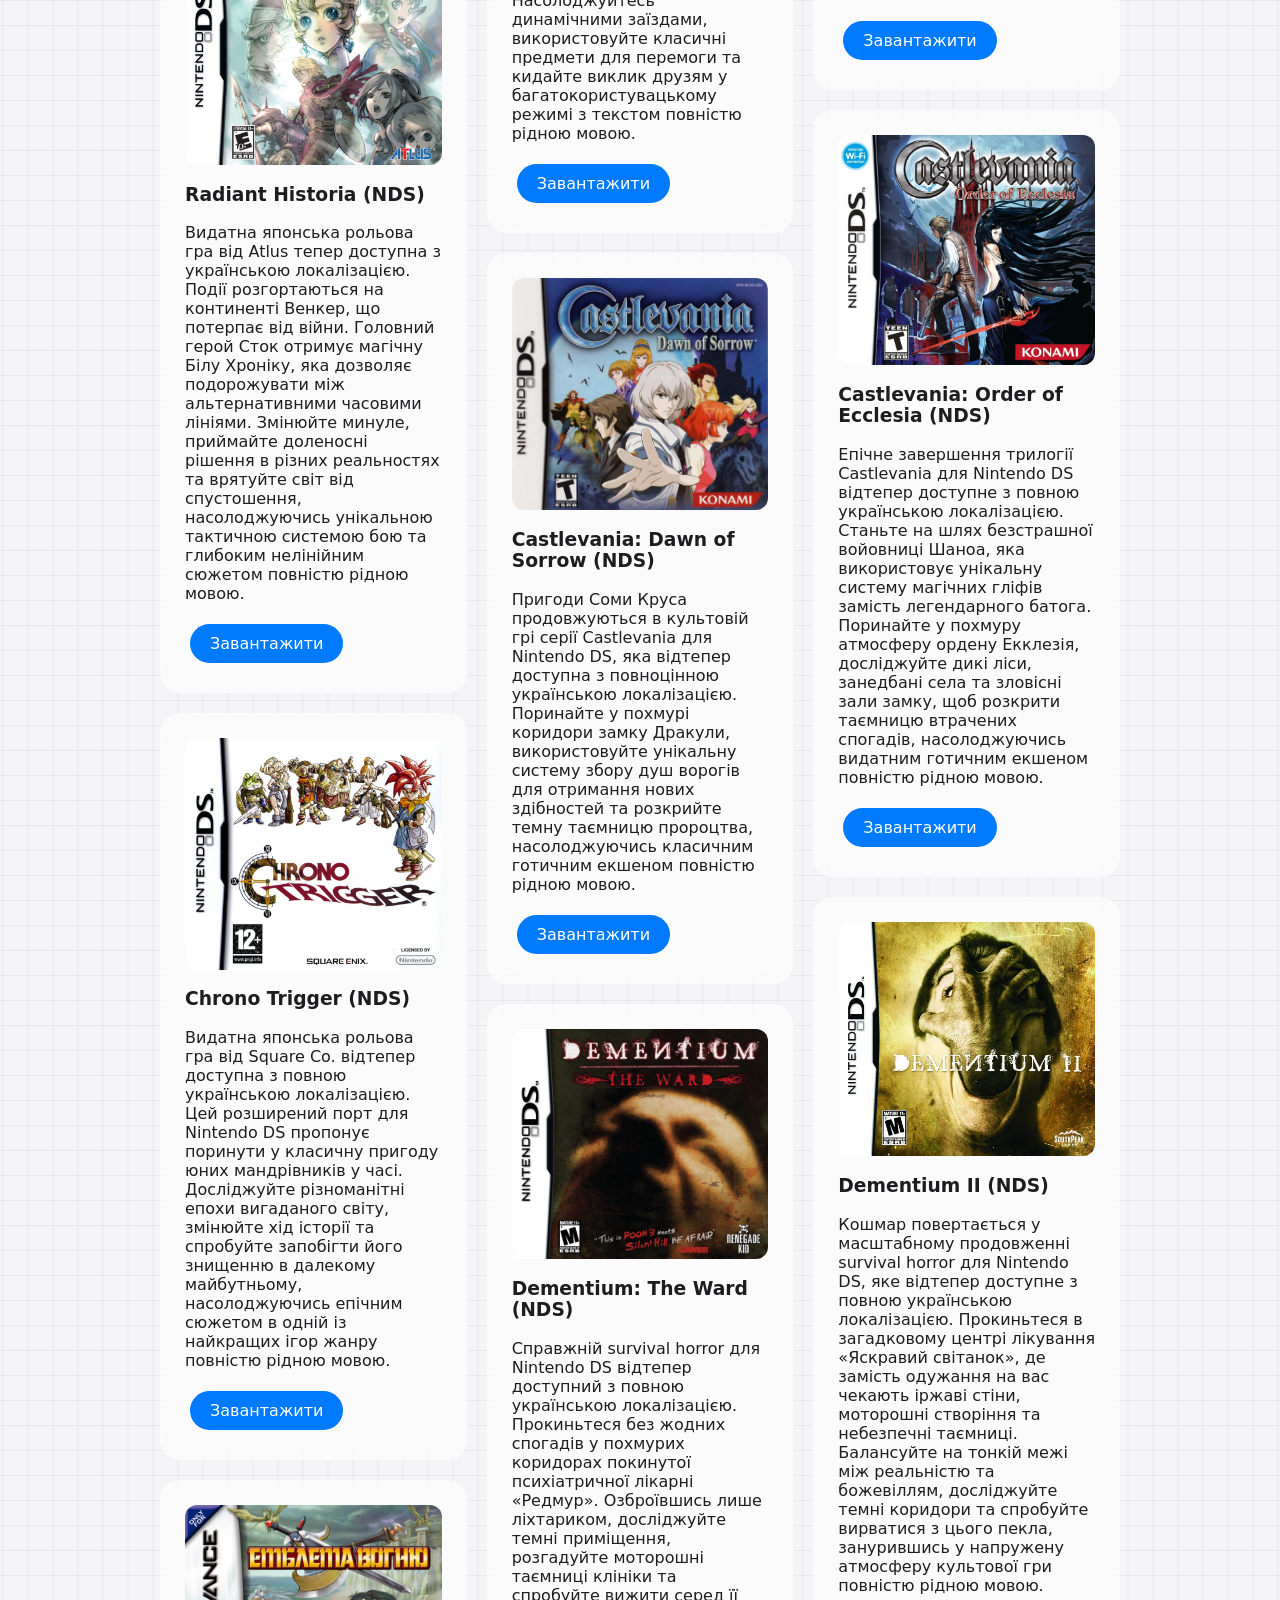
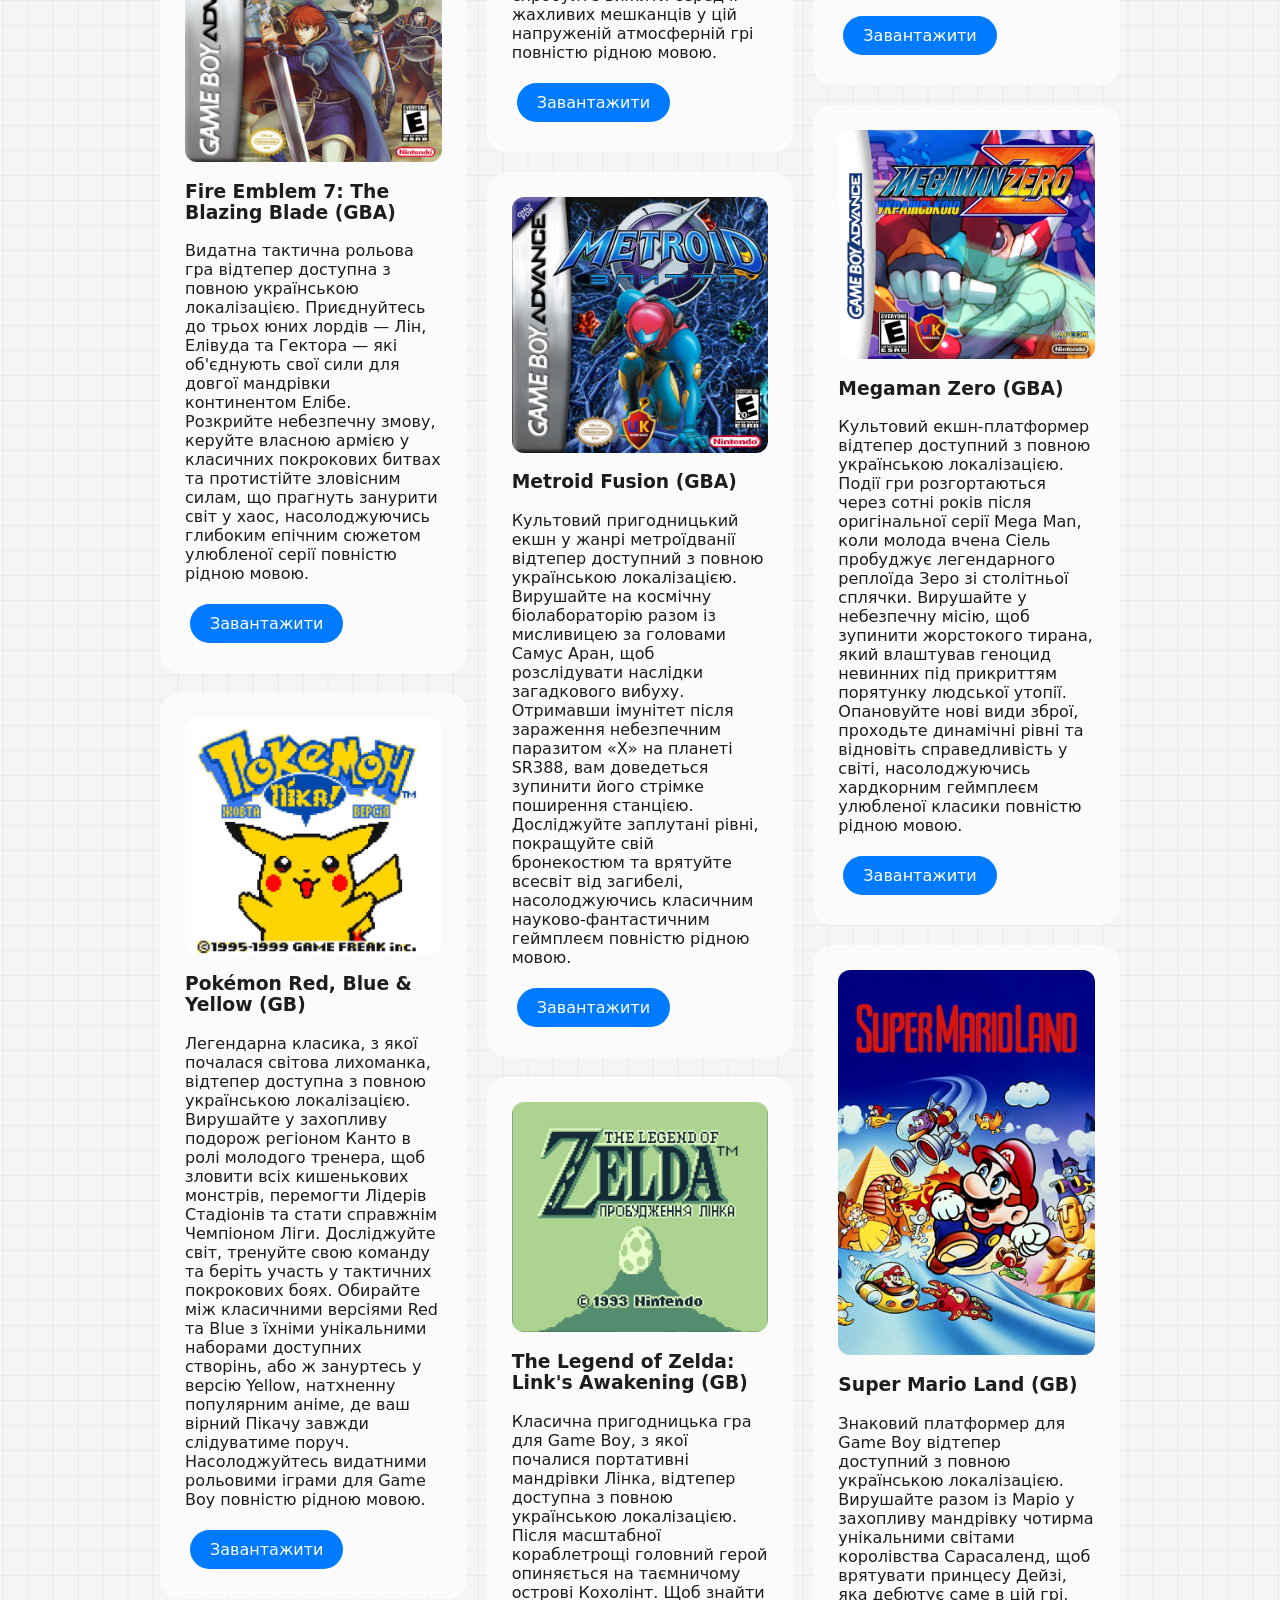
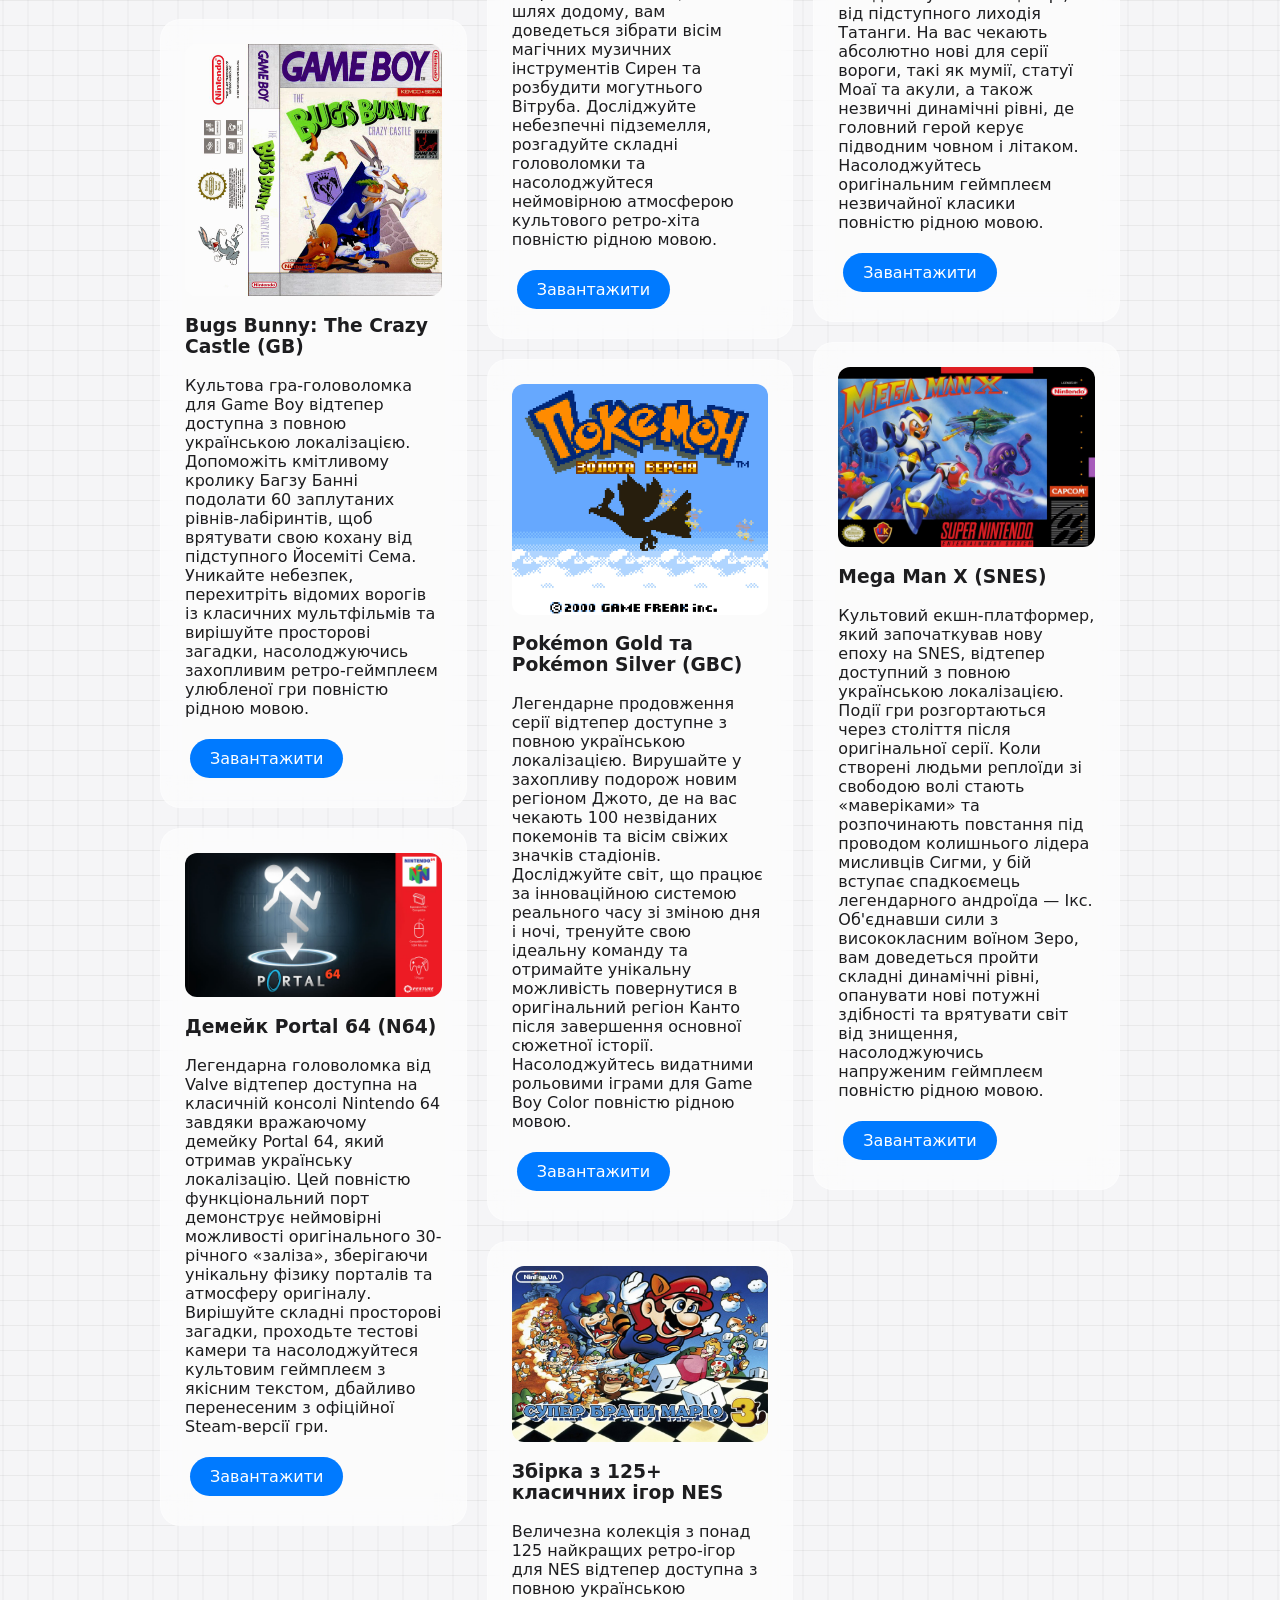
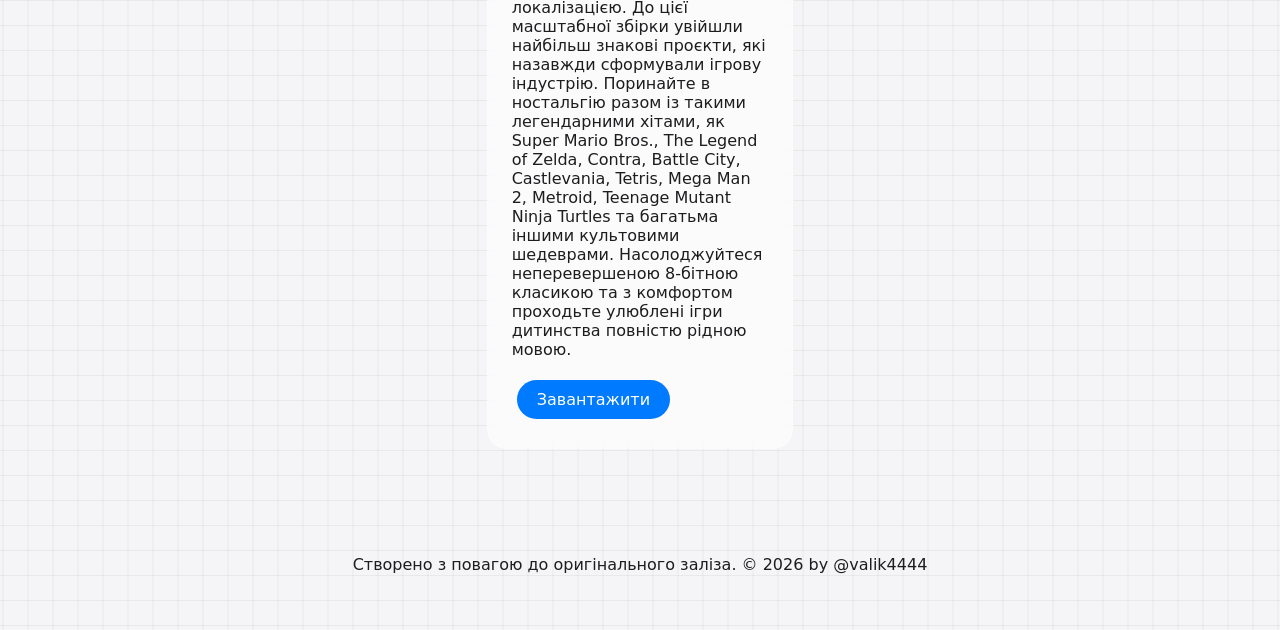
==== commit e6f7314e: "Add files via upload" ====
--- a/games.html
+++ b/games.html
@@ -2,6 +2,15 @@
 <html lang="uk">
 <head>
     <meta charset="UTF-8">
+    <!-- Google tag (gtag.js) -->
+<script async src="https://www.googletagmanager.com/gtag/js?id=G-SC80284G16"></script>
+<script>
+  window.dataLayer = window.dataLayer || [];
+  function gtag(){dataLayer.push(arguments);}
+  gtag('js', new Date());
+
+  gtag('config', 'G-SC80284G16');
+</script>
     <meta name="viewport" content="width=device-width, initial-scale=1.0">
     <title>Українські локалізації ігор | Nintendo 3DS Україна</title>
     <meta name="description" content="Завантажити українські переклади та локалізації для Nintendo 3DS. Mario Kart 7, Dementium II, Resident Evil та інші ігри українською.">
